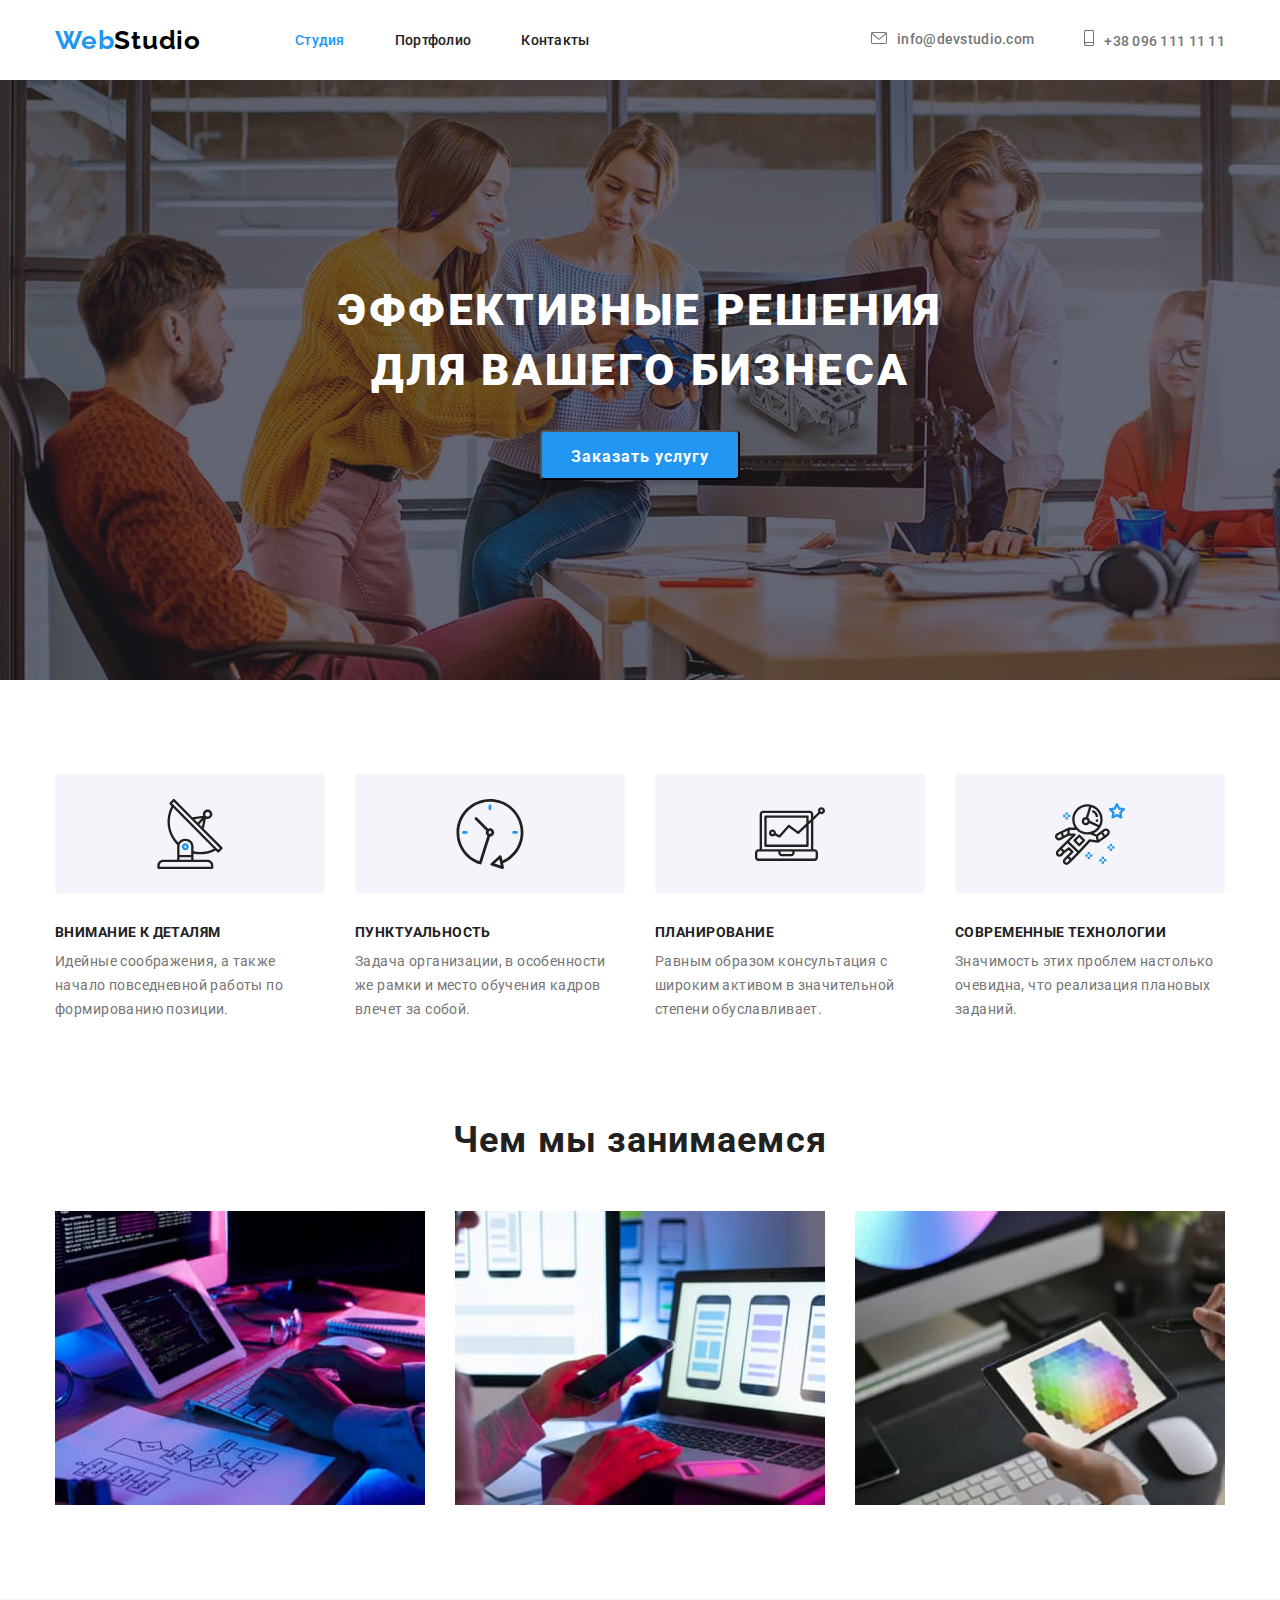
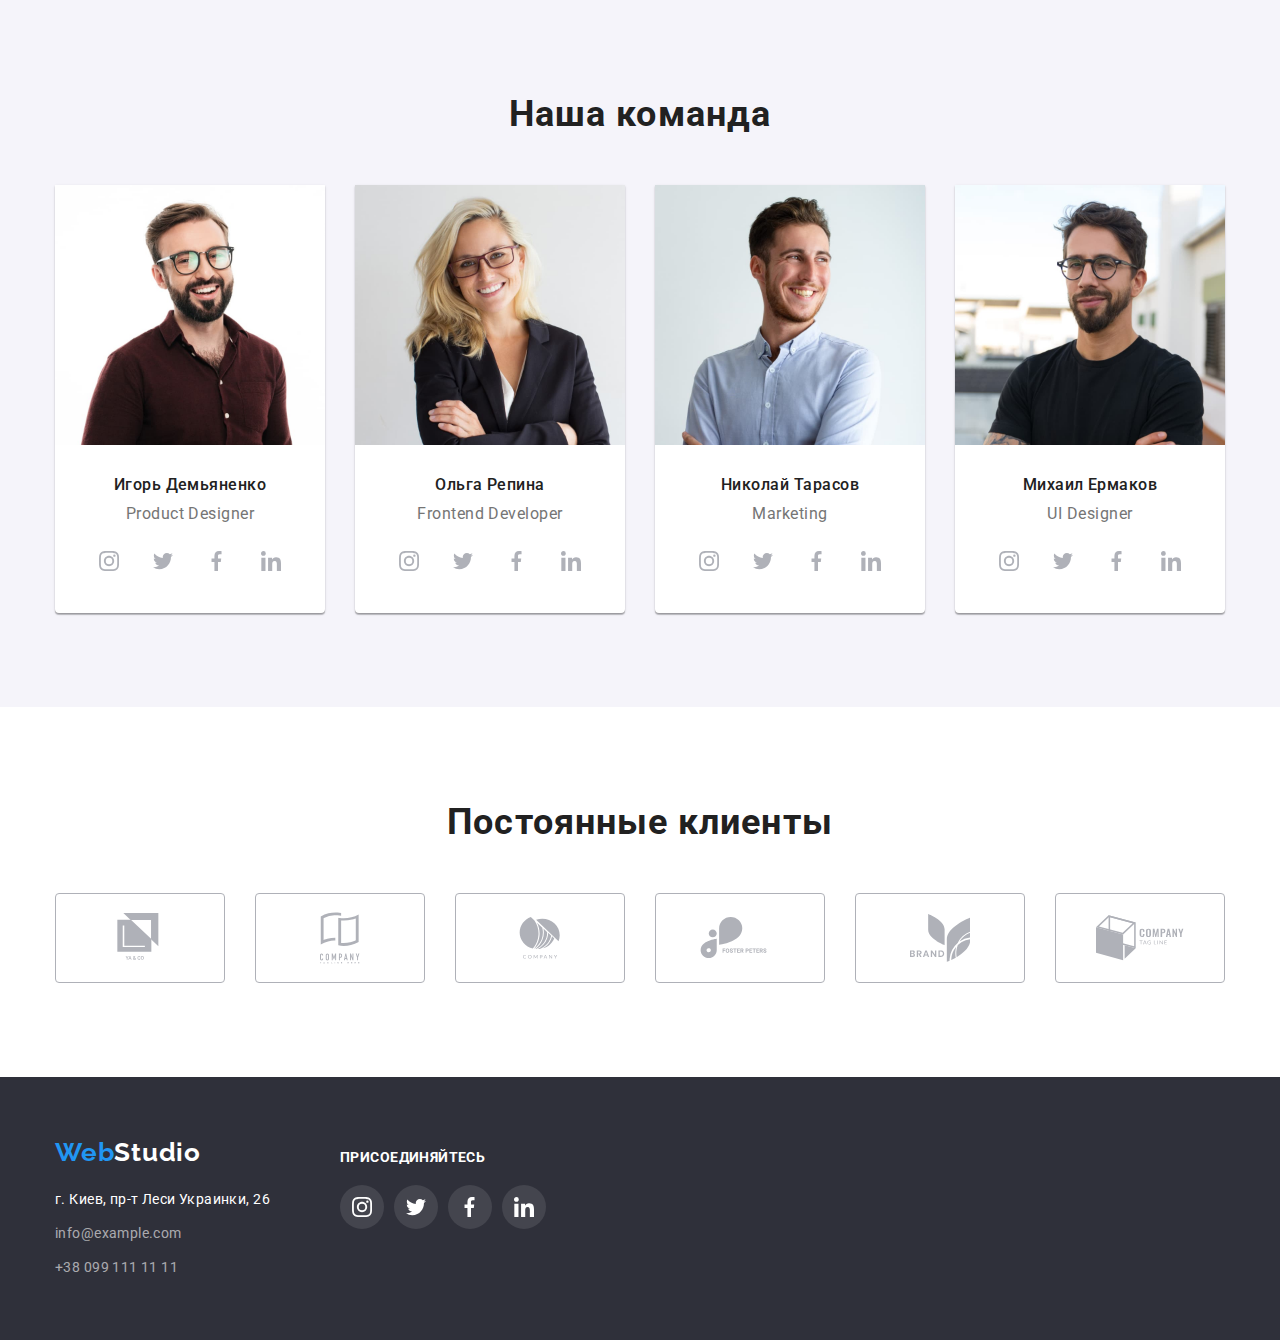
==== index.html @ 4ea3b909 "Создал репозиторий" ====
<!DOCTYPE html>
<html lang="ru">

<head>
    <meta charset="UTF-8">
    <meta name="viewport" content="width=device-width, initial-scale=1.0">
    <title>WebStudio</title>
    <link rel="stylesheet" href="https://cdnjs.cloudflare.com/ajax/libs/modern-normalize/1.0.0/modern-normalize.css">
    <link href="https://fonts.googleapis.com/css2?family=Raleway:wght@700&family=Roboto:wght@400;500;700;900&display=swap" rel="stylesheet">
    <link rel="stylesheet" href="./css/styles.css">
</head>

<body>
    <!--HEADER-->
    <header class="header">
        <div class="container">
            <nav class="navigation">
                <a class="logo link" href="./index.html"> <span class="color-logo">Web</span>Studio</a>
                <ul class="navigation-list">
                  <li class="navigation-list-item list">
                      <a class="navigation-list-link current link" href="./index.html">Студия</a>
                  </li>
                  <li class="navigation-list-item list">
                      <a class="navigation-list-link link" href="./portfolio.html"> Портфолио</a>
                  </li>
                  <li class="navigation-list-item list">
                      <a class="navigation-list-link link" href=""> Контакты</a>
                  </li>
                </ul>
            </nav>
            <address class="address">
                <ul class="adress-links">
                    <li class="adress-links-item list">
                        <a class="header-address-link link header-mail " href="mailto:info@devstudio.com">
                            <svg class="mail-link-svg">
                                <use href="./images/sprite.svg#icon-mail"></use>
                            </svg>info@devstudio.com
                        </a>
                    </li>
                    <li class="adress-links-item list "> 
                        <a class="header-address-link link heder-smartphone" href="tel:+380961111111">
                            <svg class="smartphone-link-svg">
                                <use href="./images/sprite.svg#icon-smartphone"></use>
                            </svg>+38 096 111 11 11
                        </a>
                    </li>
                </ul>
            </address>
        </div>
    </header>

    <main>
        <!--HERO-->
        <section class="hero">
            <div class="container">
                <h1 class="hero-title ">Эффективные решения для вашего бизнеса</h1>
                <button class="modal-btn" type="button">Заказать услугу</button>
            </div>
        </section>
        
        
        <!--FEUTER-->
        <section class="feauter-section-section">
           <div class="container">
             <h2 class="feauter-title-hidden visually-hidden">Особенности</h2>
             <ul class="feauter-list list">
               <li class="feauter-list-item icon-antena">
                  <h3 class="feauter-title">Внимание к деталям</h3>
                  <p class="feauter-description">Идейные соображения, а также начало повседневной работы по формированию позиции.</p>
               </li>
               <li class="feauter-list-item icon-clock">
                  <h3 class="feauter-title">Пунктуальность</h3>
                  <p class="feauter-description">Задача организации, в особенности же рамки и место обучения кадров влечет за собой.</p>
               </li>
               <li class="feauter-list-item icon-vector">
                  <h3 class="feauter-title">Планирование</h3>
                  <p class="feauter-description">Равным образом консультация с широким активом в значительной степени обуславливает.</p>
               </li>
               <li class="feauter-list-item icon-astronaut">
                 <h3 class="feauter-title">Современные технологии</h3>
                  <p class="feauter-description">Значимость этих проблем настолько очевидна, что реализация плановых заданий.</p>
               </li>
             </ul>
           </div>
        </section>

        <!--ABOUT US -->
        <section class="about-section-section">
            <div class="container">
                <h2 class="title">Чем мы занимаемся</h2>
                <ul class="about-list list">
                    <li class="about-list-item">
                        <img class="about-list-img" src="./images/about-us/web1.jpg" alt="человек пишет код" width="370" height="294">
                    </li>
                    <li class="about-list-item">
                        <img class="about-list-img" src="./images/about-us/web2.jpg" alt="выбор дизайна на телефоне" width="370" height="294"> 
                    </li>
                    <li class="about-list-item">
                        <img class="about-list-img" src="./images/about-us/web3.jpg" alt="цветовая диаграмма" width="370" height="294"> 
                    </li>
                </ul>
            </div>
        </section>

        <!--OUR TEAM--> 
        <section class="team-section">
            <div class="container">
                <h2 class="title">Наша команда</h2>
                <ul class="team-list list">
                    <li class="team-list-item background">
                        <img class="team-list-img" src="./images/our-team/team1.jpg" alt="мужщина с бородой и в очках улыбается" width="270" height="260">
                        <h3 class="team-title">Игорь Демьяненко</h3>
                        <p class="team-subtitle" lang="en">Product Designer</p>
                        <ul class="social-list list">
                            <li class="social-list-item">
                                <a class="social-list-link" href="">
                                    <svg class="social-list-svg">
                                        <use href="./images/sprite.svg#icon-instagram"></use>
                                    </svg>
                                </a>
                            </li>
                            <li class="social-list-item">
                                <a class="social-list-link" href="">
                                    <svg class="social-list-svg">
                                        <use href="./images/sprite.svg#icon-twitter"></use>
                                    </svg>
                                </a>
                            </li>
                            <li class="social-list-item">
                                <a class="social-list-link" href="">
                                    <svg class="social-list-svg">
                                        <use href="./images/sprite.svg#icon-facebook"></use>
                                    </svg>
                                </a>
                            </li>
                            <li class="social-list-item">
                                <a class="social-list-link" href="">
                                    <svg class="social-list-svg">
                                        <use href="./images/sprite.svg#icon-linkedin"></use>
                                    </svg>
                                </a>
                            </li>
                        </ul>
                    </li>
                    <li class="team-list-item background">
                        <img class="team-list-img" src="./images/our-team/team2.jpg" alt="женщина в очках с длинными влосами улыбается" width="270" height="260">
                        <h3 class="team-title">Ольга Репина</h3>
                        <p class="team-subtitle" lang="en">Frontend Developer</p>
                        <ul class="social-list list">
                            <li class="social-list-item">
                                <a class="social-list-link" href="">
                                    <svg class="social-list-svg">
                                        <use href="./images/sprite.svg#icon-instagram"></use>
                                    </svg>
                                </a>
                            </li>
                            <li class="social-list-item">
                                <a class="social-list-link" href="">
                                    <svg class="social-list-svg">
                                        <use href="./images/sprite.svg#icon-twitter"></use>
                                    </svg>
                                </a>
                            </li>
                            <li class="social-list-item">
                                <a class="social-list-link" href="">
                                    <svg class="social-list-svg">
                                        <use href="./images/sprite.svg#icon-facebook"></use>
                                    </svg>
                                </a>
                            </li>
                            <li class="social-list-item">
                                <a class="social-list-link" href="">
                                    <svg class="social-list-svg">
                                        <use href="./images/sprite.svg#icon-linkedin"></use>
                                    </svg>
                                </a>
                            </li>
                        </ul>
                    </li>
                    <li class="team-list-item background">
                        <img class="team-list-img" src="./images/our-team/team3.jpg" alt="мужщина с небольшой бородой улыбается" width="270" height="260">
                        <h3 class="team-title">Николай Тарасов</h3>
                        <p class="team-subtitle" lang="en">Marketing</p>
                        <ul class="social-list list">
                            <li class="social-list-item">
                                <a class="social-list-link" href="">
                                    <svg class="social-list-svg">
                                        <use href="./images/sprite.svg#icon-instagram"></use>
                                    </svg>
                                </a>
                            </li>
                            <li class="social-list-item">
                                <a class="social-list-link" href="">
                                    <svg class="social-list-svg">
                                        <use href="./images/sprite.svg#icon-twitter"></use>
                                    </svg>
                                </a>
                            </li>
                            <li class="social-list-item">
                                <a class="social-list-link" href="">
                                    <svg class="social-list-svg">
                                        <use href="./images/sprite.svg#icon-facebook"></use>
                                    </svg>
                                </a>
                            </li>
                            <li class="social-list-item">
                                <a class="social-list-link" href="">
                                    <svg class="social-list-svg">
                                        <use href="./images/sprite.svg#icon-linkedin"></use>
                                    </svg>
                                </a>
                            </li>
                        </ul>
                    </li>
                    <li class="team-list-img background">
                        <img class="team-list-img" src="./images/our-team/team4.jpg" alt="мужщина с бородой и в очках" width="270" height="260">
                        <h3 class="team-title">Михаил Ермаков</h3>
                        <p class="team-subtitle" lang="en">UI Designer</p>
                        <ul class="social-list list">
                            <li class="social-list-item">
                                <a class="social-list-link" href="">
                                    <svg class="social-list-svg">
                                        <use href="./images/sprite.svg#icon-instagram"></use>
                                    </svg>
                                </a>
                            </li>
                            <li class="social-list-item">
                                <a class="social-list-link" href="">
                                    <svg class="social-list-svg">
                                        <use href="./images/sprite.svg#icon-twitter"></use>
                                    </svg>
                                </a>
                            </li>
                            <li class="social-list-item">
                                <a class="social-list-link" href="">
                                    <svg class="social-list-svg">
                                        <use href="./images/sprite.svg#icon-facebook"></use>
                                    </svg>
                                </a>
                            </li>
                            <li class="social-list-item">
                                <a class="social-list-link" href="">
                                    <svg class="social-list-svg">
                                        <use href="./images/sprite.svg#icon-linkedin"></use>
                                    </svg>
                                </a>
                            </li>
                        </ul>
                    </li>
                </ul>
            </div>
        </section>

        <!--CLIENT-->
        <section class="client">
            <div class="container">
                <h2 class="title">Постоянные клиенты</h2>
                <ul class="client-list list">
                    <li class="client-item">
                        <a class="client-item-link" href="">
                            <svg class="client-item-svg logo-a" >
                                <use  href="./images/sprite.svg#icon-logo1"></use>
                            </svg>
                        </a>
                    </li>
                    <li class="client-item">
                        <a class="client-item-link" href="">
                            <svg class="client-item-svg logo-b">
                                <use href="./images/sprite.svg#icon-logo2"></use>
                            </svg>
                        </a>
                    </li>
                    <li class="client-item">
                        <a class="client-item-link" href="">
                            <svg class="client-item-svg logo-c">
                                <use href="./images/sprite.svg#icon-logo3"></use>
                            </svg>
                        </a>
                    </li>
                    <li class="client-item">
                        <a class="client-item-link" href="">
                            <svg class="client-item-svg logo-d">
                                <use href="./images/sprite.svg#icon-logo4"></use>
                            </svg>
                        </a>
                    </li>
                    <li class="client-item">
                        <a class="client-item-link" href="">
                            <svg class="client-item-svg logo-e">
                                <use href="./images/sprite.svg#icon-logo5"></use>
                            </svg>
                        </a>
                    </li>
                    <li class="client-item">
                        <a class="client-item-link" href="">
                            <svg class="client-item-svg logo-f">
                                <use href="./images/sprite.svg#icon-logo6"></use>
                            </svg>
                        </a>
                    </li>
                </ul>

            </div>

        </section>
    </main>

    <!--FOOTER-->
    <footer class="footer-section">
        <div class="container">
            <div class="contact-footer">
                <a class="logo-footer link" href="./index.html"> <span class="color-logo">Web</span>Studio</a>
            <address class="address">
                <ul class="contact-list list">
                    <li class="contact-list-item">
                        <a class="contact-list-link-address link" href="https://goo.gl/maps/dNZS116eVoGT63r19" target="г. Киев, пр-т Леси Украинки, 26">г. Киев, пр-т Леси Украинки, 26</a>
                    </li>
                    <li class="contact-list-item">
                        <a class="contact-list-link link" href="mailto:info@example.com">info@example.com</a>
                    </li>
                    <li class="contact-list-item">
                        <a class="contact-list-link link" href="tel:+380991111111">+38 099 111 11 11</a>
                    </li>
                </ul>
            </address>
            </div>
            <div class="social-footer">
                <h3 class="social-title">Присоединяйтесь</h3>
                <ul class="social-footer-list list">
                    <li class="social-footer-list-item">
                        <a class="social-footer-list-link" href="">
                            <svg class="social-footer-list-svg">
                                <use href="./images/sprite.svg#icon-instagram"></use>
                            </svg>
                        </a>
                    </li>
                    <li class="social-footer-list-item">
                        <a class="social-footer-list-link" href="">
                            <svg class="social-footer-list-svg">
                                <use href="./images/sprite.svg#icon-twitter"></use>
                            </svg>
                        </a>
                    </li>
                    <li class="social-footer-list-item">
                        <a class="social-footer-list-link" href="">
                            <svg class="social-footer-list-svg">
                                <use href="./images/sprite.svg#icon-facebook"></use>
                            </svg>
                        </a>
                    </li>
                    <li class="social-footer-list-item">
                        <a class="social-footer-list-link" href="">
                            <svg class="social-footer-list-svg">
                                <use href="./images/sprite.svg#icon-linkedin"></use>
                            </svg>
                        </a>
                    </li>
                </ul>
            </div>
        </div>
    </footer>
</body>

</html>
---- css/styles.css ----
:root {
    --main-font: "Roboto", sans-serif;
    --secondary-font: "Raleway", sans-serif;
    --accent-color: #2196F3;
}

*,
*::before,
*::after {
    margin: 0;
    padding: 0;
}

body {
    font-family: var(--main-font);
    font-style: normal;
    
}

.list {
    list-style: none;
}

.link {
    text-decoration: none;
}

.address {
    font-style: normal;
}

img {
    display: block;
}

.container {
    width: 1200px;
    padding: 0 15px;
    margin: 0 auto;
}

.visually-hidden {
    position: absolute;
    width: 1px;
    height: 1px;
    margin: -1px;
    border: 0;
    padding: 0;
    clip: rect(0 0 0 0);
    overflow: hidden;
  }

/*----------COMPONENT-----------*/
.title {
    font-weight: 700;
    font-size: 36px;
    line-height: 1.167;
    letter-spacing: 0.03em;
    color: #212121;
}

/*----------END COMPONENT-----------*/


/*----------HEADER-----------*/ 

.portfolio {
    border-bottom: 1px solid #ECECEC;
}

.header .container {
    display: flex;
    align-items: center;
}

.navigation {
    display: flex;
    align-items: center;
}

.navigation-list {
    display: flex;
}
.adress-links {
    display: flex;
}

.logo {
    color: #000000;
    margin-right: 94px;
}

.color-logo{
    color: #2196F3;
}

.logo,
.color-logo,
.logo-footer {
font-family: var(--secondary-font);
font-weight: 700;
font-size: 26px;
line-height: 1.192;
letter-spacing: 0.03em;
}

.navigation-list-link {
   display: block;
   padding-top: 32px;
   padding-bottom: 32px;
   font-weight: 500;
   font-size: 14px;
   line-height: 1.143;
   letter-spacing: 0.02em;
   color: #212121;
}

.navigation-list-link:hover,
.navigation-list-link:focus,
.header-address-link:hover,
.header-address-link:focus {
    color: var(--accent-color);
}
 
.navigation-list-item:not(:last-child) {
    margin-right: 50px;
}

.current {
    color: var(--accent-color);
}


.header .address {
    margin-left: auto;
}

.mail-link-svg {
    width:16px;
    height:12px;
    margin-right: 10px;
}


.header-mail:hover .mail-link-svg,
.header-mail:focus .mail-link-svg {
    fill: var(--accent-color);
}

.smartphone-link-svg {
    width:10px;
    height:16px;
    margin-right: 10px;
}

.heder-smartphone:hover .smartphone-link-svg,
.heder-smartphone:focus .smartphone-link-svg {
    fill: var(--accent-color);
}



.adress-links-item:not(:last-child) {
    margin-right: 50px;
}

.adress-links-item:hover svg{
    fill: var(--accent-color);
}

.adress-links-item {
    fill: #757575;
    cursor: pointer;
}


.header-address-link {
    font-weight: 500;
    font-size: 14px;
    line-height: 1.143;
    letter-spacing: 0.02em;
    color: #757575;
}
/*----------END HEADER-----------*/


/*----------HERO-----------*/


.hero {
    text-align: center;
    max-width: 1600px;
    margin: 0 auto; 
    background-image: linear-gradient(rgba(47, 48, 58, 0.4),rgba(47, 48, 58, 0.4)), url(../images/hero/hero.jpg);
}



.hero-title {
     padding-top: 200px;
     padding-left: 236px;
     padding-right: 236px;
     margin-bottom: 30px;
     font-weight: 900;
     font-size: 44px;
     line-height: 1.364;
     letter-spacing: 0.06em;
     text-transform: uppercase;
     color: #FFFFFF;
}

.modal-btn{
    margin-bottom: 200px;
    font-weight: 700;
    font-size: 16px;
    line-height: 1.875;
    letter-spacing: 0.06em;
    color: #FFFFFF;
    background: #2196F3;
    min-width: 200px;
    height: 50px;
    box-shadow: 0px 4px 4px rgba(0, 0, 0, 0.15);
    border-radius: 4px;
    padding: 10px 20px;
}


/*----------END HERO-----------*/


/*----------FEUTER-----------*/
.feauter-section-section {
    padding-top: 94px;
    padding-bottom: 94px;
}


.feauter-list {
    display: flex;
}

.feauter-list-item::before {
    content: '';
    display: block;
    width: 270px;
    height: 120px;
    background-color: #F5F4FA;
    background-repeat: no-repeat;
    background-position: center;
    border-radius: 4px;
    margin-bottom: 30px;
}

.icon-antena::before {
    background-image: url(../images/feauter/antenna1.svg);
}

.icon-clock::before {
    background-image: url(../images/feauter/clock2.svg);
}

.icon-vector::before {
    background-image: url(../images/feauter/vector3.svg);
}

.icon-astronaut::before {
    background-image: url(../images/feauter/astronaut4.svg);
}



.feauter-list-item:not(:last-child) {
    margin-right: 30px;
    
}

.feauter-title {
    margin-bottom: 10px;
    font-weight: 700;
    font-size: 14px;
    line-height: 1.143;
    letter-spacing: 0.03em;
    text-transform: uppercase;
    color: #212121;
}


.feauter-description{
     width: 270px;
     height: 75px;
     font-weight: 400;
     font-size: 14px;
     line-height: 1.714;
     letter-spacing: 0.03em;
     color: #757575;
}
/*----------END FEUTER-----------*/

/*---------- ABOUT US-----------*/
.about-section-section {
    padding-bottom: 94px;

}

.about-list {
    display: flex;
    justify-content: space-between;
}

.about-section-section .title {
    display: flex;
    padding-bottom: 50px;
    justify-content: center;
}

/*----------END ABOUT US-----------*/

/*----------OUR TEAM-----------*/
.team-section {
    background: #F5F4FA;
}

.team-list  {
    display: flex;
    justify-content: space-between;
    padding-bottom: 94px;
}

.team-section .title {
    display: flex;
    padding-top: 94px;
    padding-bottom: 50px;
    justify-content: center;
}

.team-title{
    margin-top: 30px;
    margin-bottom: 10px;
    font-weight: 500;
    font-size: 16px;
    line-height: 1.187;
    letter-spacing: 0.03em;
    text-align: center;
    color: #212121;
}

.team-subtitle{
    margin-bottom: 16px;
    font-weight: 400;
    font-size: 16px;
    line-height: 1.187;
    letter-spacing: 0.03em;
    text-align: center;
    color: #757575;
}

.background {
    width: 270px;
    height:428px;
    background: #FFFFFF;
    box-shadow: 0px 1px 3px rgba(0, 0, 0, 0.12), 0px 1px 1px rgba(0, 0, 0, 0.14), 0px 2px 1px rgba(0, 0, 0, 0.2);
    border-radius: 0px 0px 4px 4px;     
}

.social-list {
    display: flex;
    justify-content: space-between;
    margin-left: 32px;
    margin-right: 32px;
    padding-bottom: 30px;
}


.social-list-link{
    display: flex;
    align-items: center;
    justify-content: center;
    width: 44px;
    height: 44px;
    border-radius: 50%;
    background: #FFFFFF;
}
.social-list-link:hover,
.social-list-link:focus {
    background-color: var(--accent-color);
}


.social-list-link:hover .social-list-svg,
.social-list-link:focus .social-list-svg {
    fill: #FFFFFF;
}


.social-list-svg {
    width: 20px;
    height: 20px;
    fill: #AFB1B8;
}


/*----------END OUR TEAM-----------*/

/*----------CLIENT----------*/
.client {
    padding-top: 94px;
    padding-bottom: 94px;
}

.client .title {
    display: flex;
    justify-content: center;
    margin-bottom: 50px;
}


.client-list {
    display: flex;
    justify-content: space-between;
}


.client-item-link{
    display: flex;
    align-items: center;
    justify-content: center;
    width: 170px;
    height: 90px;
    border: 1px solid #AFB1B8;
    box-sizing: border-box;
    border-radius: 4px;
    fill: #AFB1B8;
}

.logo-a {
    width: 48px;
    height: 50px;
}

.logo-b {
    width: 40px;
    height: 52px;
}

.logo-c {
    width: 42px;
    height: 42px;
}

.logo-d {
    width: 80px;
    height: 42px;
}

.logo-e {
    width: 60px;
    height: 48px;
}

.logo-f {
    width: 88px;
    height: 46px;
}

.client-item-link:hover,
.client-item-link:focus {
    border: 1px solid var(--accent-color);
}


.client-item-link:hover .client-item-svg,
.client-item-link:focus .client-item-svg{
    fill: var(--accent-color);
}

/*---------END-CLIENT----------*/


/*----------FOOTER-----------*/

.footer-section {
    background: #2F303A;
    display: flex;
    flex-direction: row;
}
.footer-section .container {
    display: flex;
    flex-direction: row;
}

.contact-footer {
    margin-right: 70px;
}

.footer-section .logo-footer {
    display: flex;
    padding-top: 60px;
    margin-bottom: 20px;
}

.contact-list-item:not(:last-child) {
    margin-bottom: 10px;
}

.contact-list {
    display: inline-block;
    padding-bottom: 60px
}

.contact-list-link-address {
    font-weight: 400;
    font-size: 14px;
    line-height: 1.714;
    letter-spacing: 0.03em;
    color: #FFFFFF
}

.contact-list-link {
font-weight: 400;
font-size: 14px;
line-height: 1.714;
letter-spacing: 0.03em;
color: rgba(255, 255, 255, 0.6);
}

.logo-footer {
    color: #FFFFFF;
}

.social-footer {
    width: 206px;
    height: 80px;
    padding-top: 72px;
    padding-bottom: 100px;
}

.social-title {
    font-weight: 700;
    font-size: 14px;
    line-height: 1.143;
    letter-spacing: 0.03em;
    text-transform: uppercase;
    margin-bottom: 20px;
    color: #FFFFFF
    

}
.social-footer-list {
    display: flex;
}

.social-footer-list-item:not(:last-child) {
    margin-right: 10px;
}

.social-footer-list-link{
    display: flex;
    align-items: center;
    justify-content: center;
    width: 44px;
    height: 44px;
    border-radius: 50%;
    background :rgba(255, 255, 255, 0.1);
}

.social-footer-list-svg {
    width: 20px;
    height: 20px;
    fill: #FFFFFF;
}

.social-footer-list-link:hover,
.social-footer-list-link:focus {
    background-color: var(--accent-color);
}




/*----------END FOOTER-----------*/


/*----------FILTER-----------*/
.filter-section {
    padding-top: 96px;
}


.filter-list {
    display: flex;
    justify-content: center;
}
.filter-list-item:not(:last-child) {
    margin-right: 8px;
}


.filtr-btn {
    padding: 6px 22px;
    font-weight: 500;
    font-size: 16px;
    line-height: 1.625;
    text-align: center;
    letter-spacing: 0.03em;
    color: #212121;
    background: #F5F4FA;
    border-radius: 4px;
    border: 1px solid #F5F4FA;
    
}

.filtr-btn:hover,
.filtr-btn:focus {
    background: #2196F3;
    color: #FFFFFF;
}

/*----------PORTFOLIO-----------*/
.portfolio-section-section {
    padding-top: 34px;
    padding-bottom: 94px;
}

.portfolio-list {
    display: flex;
    flex-wrap: wrap;
}

.portolio-list-item {
    width: 370px;
    height: 404px;
    margin-right: 30px;
    margin-bottom: 30px;
    background: #FFFFFF;
    border: 1px solid #EEEEEE;
    box-sizing: border-box;
}

.portolio-list-item:hover{
    box-shadow: 0px 1px 1px rgba(0, 0, 0, 0.12), 0px 4px 4px rgba(0, 0, 0, 0.06), 1px 4px 6px rgba(0, 0, 0, 0.16);
}



.portolio-list-item:nth-child(3n+3) {
    margin-right: 0px;
}

.portolio-list-item:nth-last-child(-n+3) {
    margin-bottom: 0px;
}

.portfolio-title {
    padding-top: 20px;
    padding-left: 24px;
    padding-right: 24px;
    margin-bottom: 4px;
    font-weight: 700;
    font-size: 18px;
    line-height: 2.000;
    letter-spacing: 0.06em;
    color: #212121;
}

.portfolio-subtitle {
    padding-bottom: 20px;
    padding-left: 24px;
    padding-right: 24px;
    font-weight: 400;
    font-size: 16px;
    line-height: 1.875;
    letter-spacing: 0.03em;
    color: #757575;
}
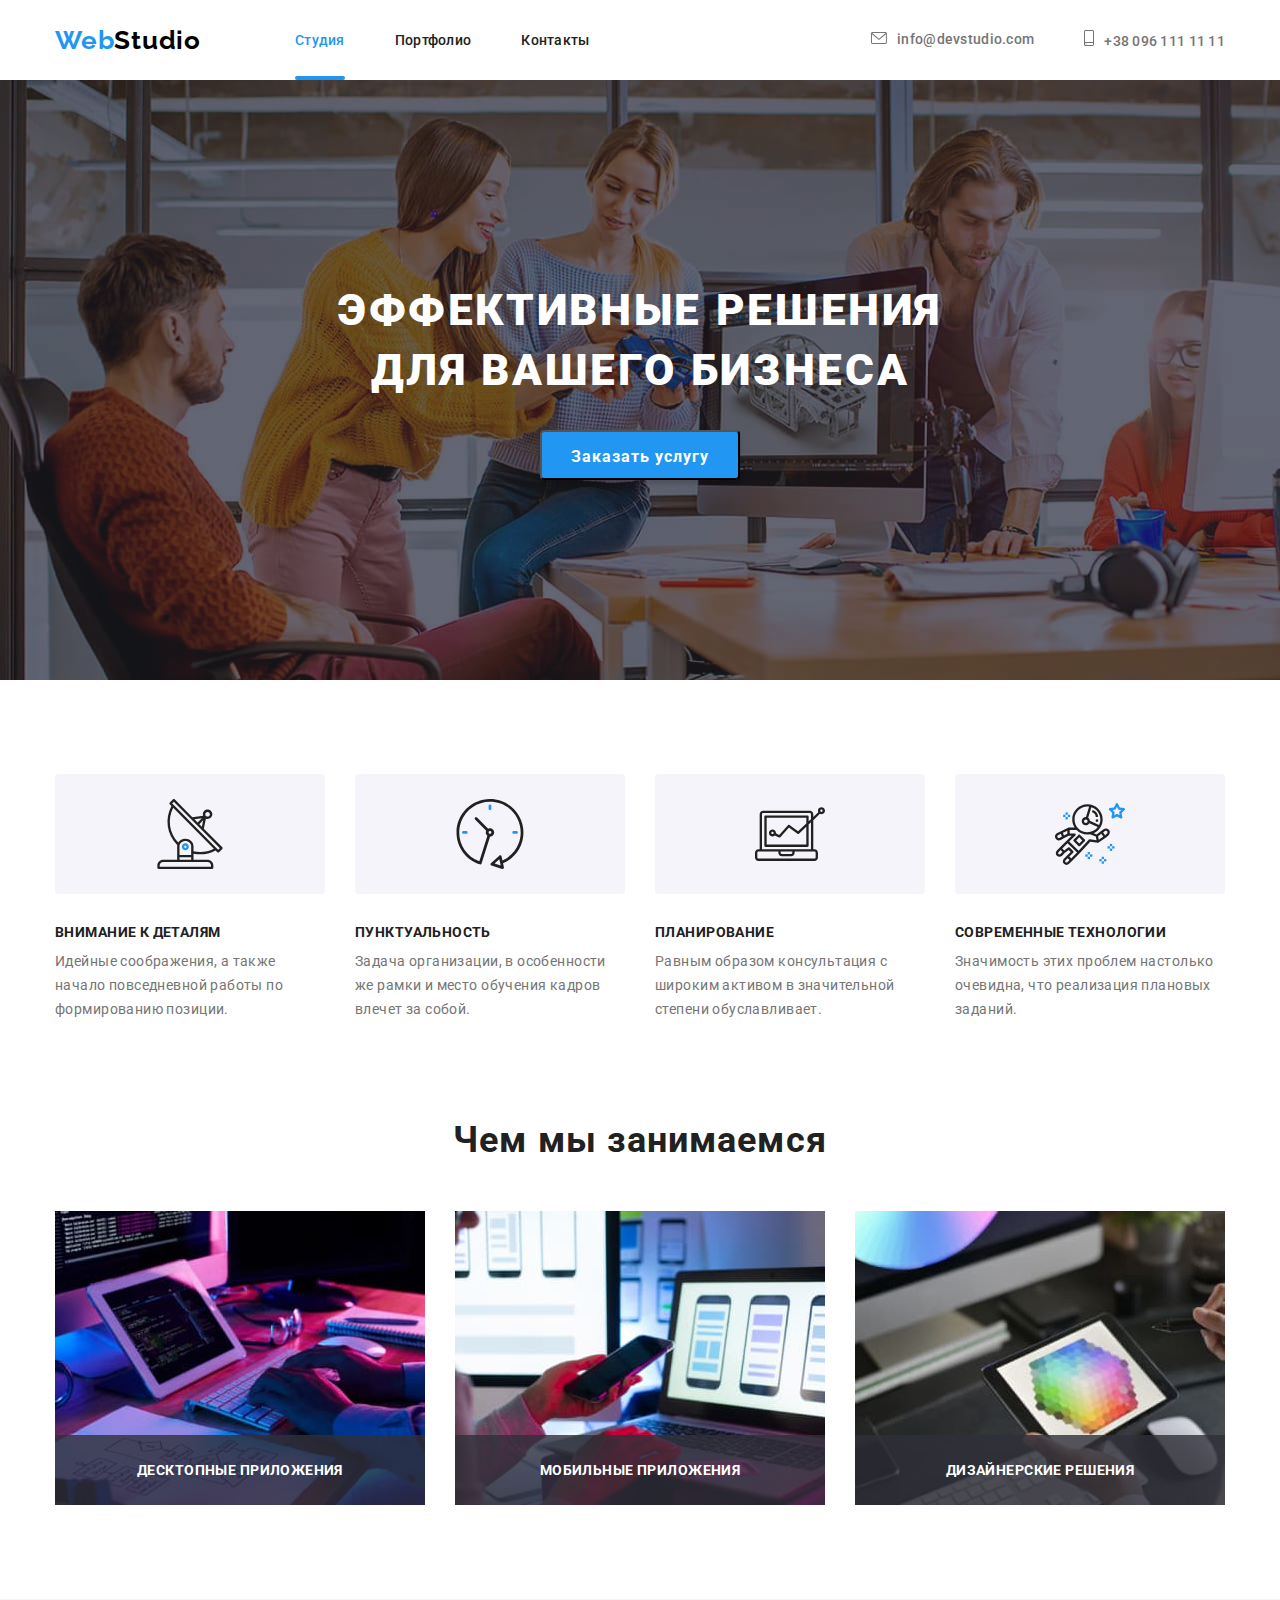
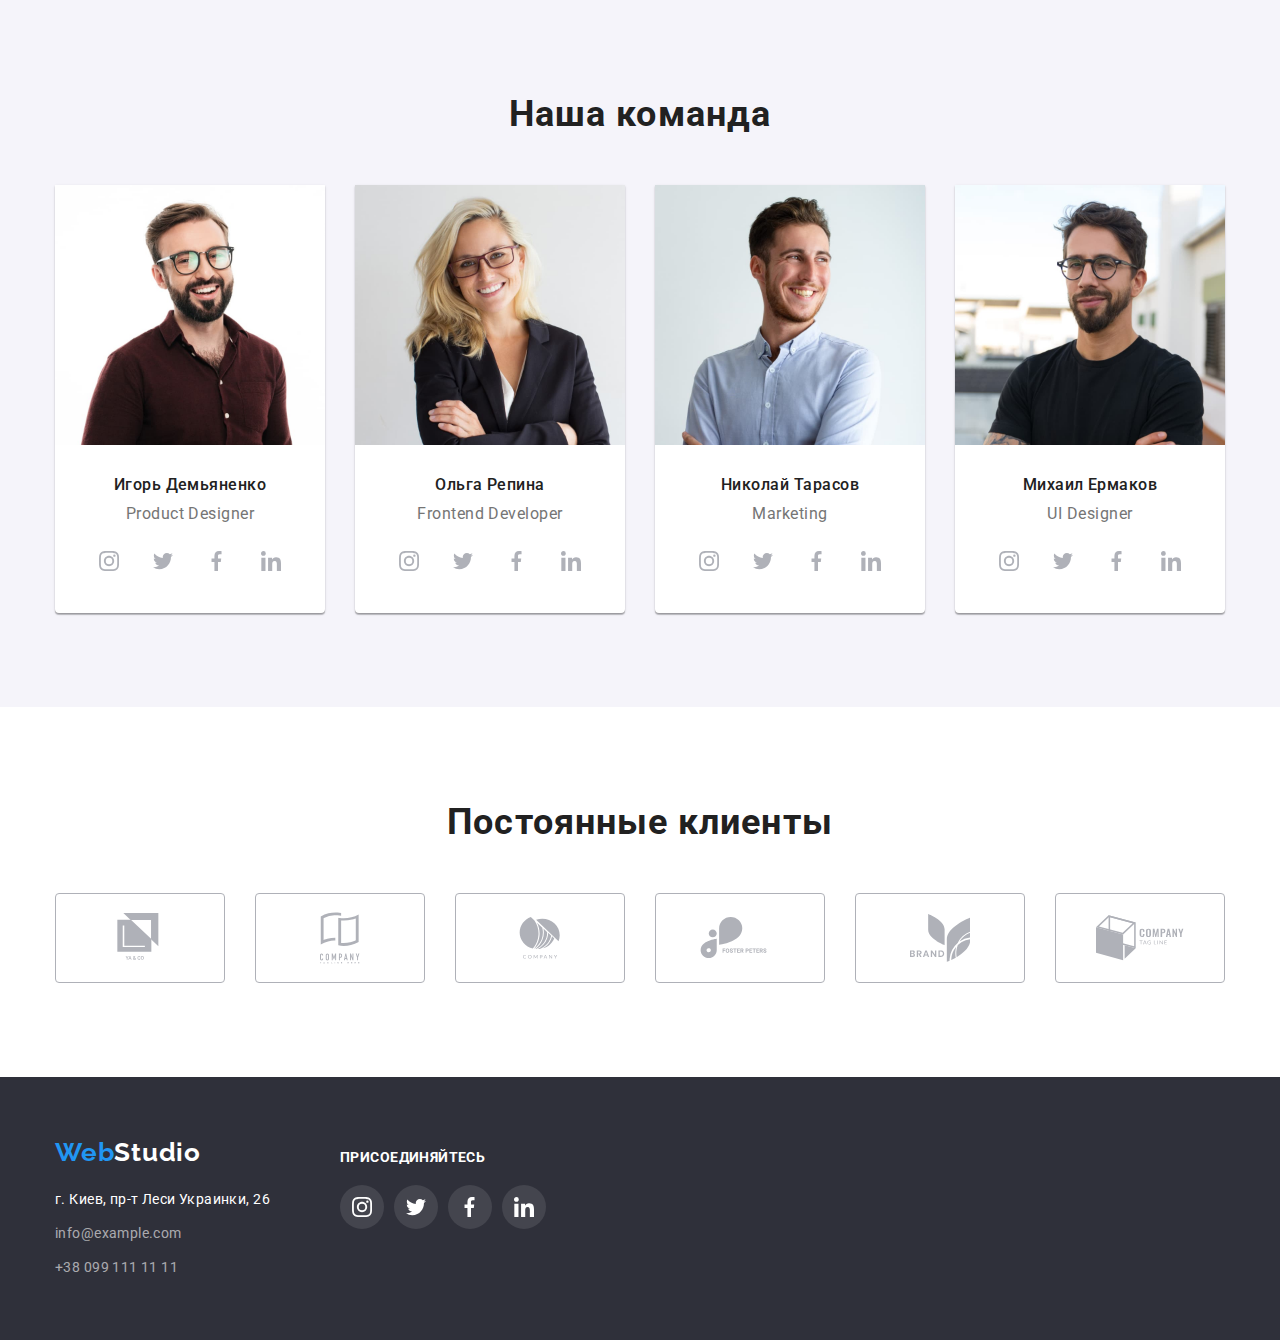
==== commit e823c543: "Сделал подчеркивание, оверлей в портфолиои добавил текс в раздел чем м занимаемся" ====
--- a/index.html
+++ b/index.html
@@ -91,12 +91,21 @@
                 <ul class="about-list list">
                     <li class="about-list-item">
                         <img class="about-list-img" src="./images/about-us/web1.jpg" alt="человек пишет код" width="370" height="294">
+                        <div class="label">
+                            <p class="label-text">Десктопные приложения</p>
+                        </div>
                     </li>
                     <li class="about-list-item">
-                        <img class="about-list-img" src="./images/about-us/web2.jpg" alt="выбор дизайна на телефоне" width="370" height="294"> 
+                        <img class="about-list-img" src="./images/about-us/web2.jpg" alt="выбор дизайна на телефоне" width="370" height="294">
+                        <div class="label">
+                            <p class="label-text">Мобильные приложения</p>
+                        </div> 
                     </li>
                     <li class="about-list-item">
-                        <img class="about-list-img" src="./images/about-us/web3.jpg" alt="цветовая диаграмма" width="370" height="294"> 
+                        <img class="about-list-img" src="./images/about-us/web3.jpg" alt="цветовая диаграмма" width="370" height="294">
+                        <div class="label">
+                            <p class="label-text">Дизайнерские решения</p>
+                        </div> 
                     </li>
                 </ul>
             </div>
--- a/css/styles.css
+++ b/css/styles.css
@@ -121,10 +121,27 @@
 .header-address-link:focus {
     color: var(--accent-color);
 }
+
+.navigation-list-item {
+    position: relative;
+}
  
 .navigation-list-item:not(:last-child) {
     margin-right: 50px;
 }
+
+.navigation-list-item .current::after {
+    content:'';
+    position: absolute;
+    left: 0;
+    bottom: 0;
+    display: block;
+    width: 100%;
+    height: 4px;
+    background: var(--accent-color);
+    border-radius: 2px;
+}
+
 
 .current {
     color: var(--accent-color);
@@ -313,6 +330,37 @@
     justify-content: center;
 }
 
+.about-list-item {
+    position: relative;
+}
+
+
+
+.label{
+    position: absolute;
+    bottom: 0;
+    right: 0;
+    width: 370px;
+    height: 70px;
+    background: rgba(47, 48, 58, 0.8);
+    display: flex;
+    justify-content: center;
+    align-items: center;
+}
+
+.label-text {
+    font-weight: 700;
+    font-size: 14px;
+    line-height: 1.143;
+    letter-spacing: 0.03em;
+
+    
+    text-align: center;
+    text-transform: uppercase;
+    color: #FFFFFF;
+}
+
+
 /*----------END ABOUT US-----------*/
 
 /*----------OUR TEAM-----------*/
@@ -648,6 +696,16 @@
 
 .portolio-list-item:nth-last-child(-n+3) {
     margin-bottom: 0px;
+}
+
+.portolio-list-item:hover .overlay {
+    transform: translateY(0%);
+
+}
+
+.portolio-list-img-wrapper {
+    position: relative;
+    overflow: hidden;
 }
 
 .portfolio-title {
@@ -673,3 +731,25 @@
     color: #757575;
 }
 
+
+.overlay {
+    position: absolute;
+    top: 0;
+    left: 0;
+    width: 100%;
+    height: 100%;
+    background: rgba(33, 150, 243, 0.9);
+
+    transform: translateY(100%);
+    transition: all 250ms linear; 
+}
+
+ .overlay-text {
+    font-weight: 400;
+    font-size: 18px;
+    line-height: 1.556;
+    letter-spacing: 0.03em;
+    color: #FFFFFF;
+    padding: 64px 22px;
+    
+ }
